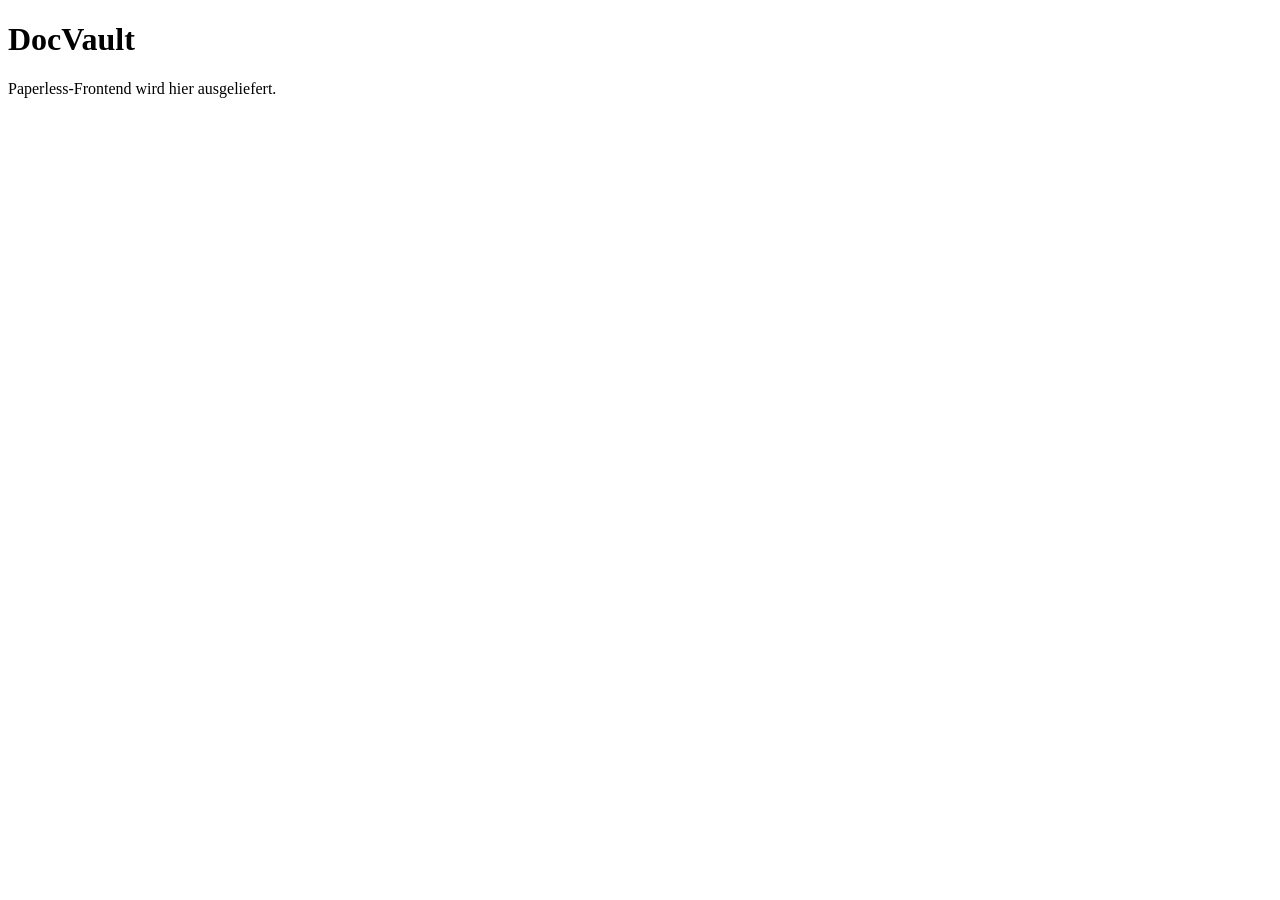
==== src/DocVault.UI/html/index.html @ 95b247ec "Add nginx webserver with reverse proxy to REST API" ====
<!DOCTYPE html>
<html lang="de">
<head>
    <meta charset="UTF-8">
    <meta name="viewport" content="width=device-width, initial-scale=1.0">
    <title>DocVault</title>
</head>
<body>
    <h1>DocVault</h1>
    <p>Paperless-Frontend wird hier ausgeliefert.</p>
</body>
</html>
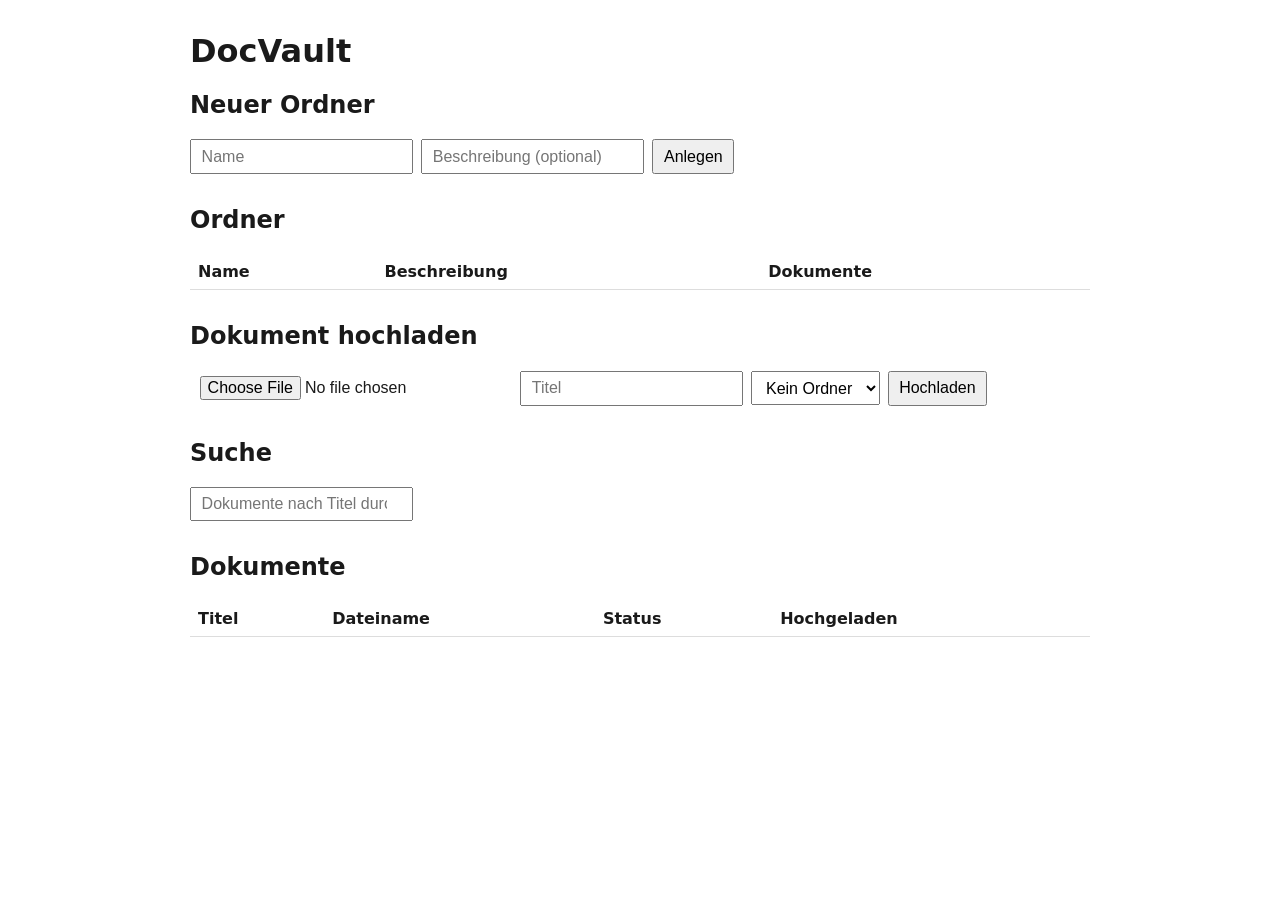
==== commit 5f2a924d: "Add dashboard, document detail page and JS API client Implements Sprint 2 Aufgabe 2-4: Dashboard wit" ====
--- a/src/DocVault.UI/html/index.html
+++ b/src/DocVault.UI/html/index.html
@@ -4,9 +4,61 @@
     <meta charset="UTF-8">
     <meta name="viewport" content="width=device-width, initial-scale=1.0">
     <title>DocVault</title>
+    <link rel="stylesheet" href="css/style.css">
 </head>
 <body>
-    <h1>DocVault</h1>
-    <p>Paperless-Frontend wird hier ausgeliefert.</p>
+    <h1><a href="/">DocVault</a></h1>
+
+    <section>
+        <h2>Neuer Ordner</h2>
+        <form id="folderForm">
+            <input type="text" id="folderName" placeholder="Name" required>
+            <input type="text" id="folderDescription" placeholder="Beschreibung (optional)">
+            <button type="submit">Anlegen</button>
+        </form>
+        <p id="folderError" class="error"></p>
+    </section>
+
+    <section>
+        <h2>Ordner</h2>
+        <table>
+            <thead>
+                <tr><th>Name</th><th>Beschreibung</th><th>Dokumente</th></tr>
+            </thead>
+            <tbody id="folderList"></tbody>
+        </table>
+        <p id="folderEmpty" class="empty" hidden>Keine Ordner vorhanden.</p>
+    </section>
+
+    <section>
+        <h2>Dokument hochladen</h2>
+        <form id="uploadForm">
+            <input type="file" id="uploadFile" required>
+            <input type="text" id="uploadTitle" placeholder="Titel" required>
+            <select id="uploadFolder">
+                <option value="">Kein Ordner</option>
+            </select>
+            <button type="submit">Hochladen</button>
+        </form>
+        <p id="uploadError" class="error"></p>
+    </section>
+
+    <section>
+        <h2>Suche</h2>
+        <input type="search" id="searchInput" placeholder="Dokumente nach Titel durchsuchen...">
+    </section>
+
+    <section>
+        <h2>Dokumente</h2>
+        <table>
+            <thead>
+                <tr><th>Titel</th><th>Dateiname</th><th>Status</th><th>Hochgeladen</th></tr>
+            </thead>
+            <tbody id="documentList"></tbody>
+        </table>
+        <p id="documentEmpty" class="empty" hidden>Keine Dokumente vorhanden.</p>
+    </section>
+
+    <script type="module" src="js/dashboard.js"></script>
 </body>
 </html>
--- a/src/DocVault.UI/html/css/style.css
+++ b/src/DocVault.UI/html/css/style.css
@@ -0,0 +1,58 @@
+body {
+    font-family: system-ui, sans-serif;
+    max-width: 900px;
+    margin: 2rem auto;
+    padding: 0 1rem;
+    color: #1a1a1a;
+}
+
+h1 a {
+    text-decoration: none;
+    color: inherit;
+}
+
+section {
+    margin-bottom: 2rem;
+}
+
+form {
+    display: flex;
+    flex-wrap: wrap;
+    gap: 0.5rem;
+    align-items: center;
+    margin-bottom: 1rem;
+}
+
+input, select, button {
+    padding: 0.4rem 0.6rem;
+    font-size: 1rem;
+}
+
+table {
+    width: 100%;
+    border-collapse: collapse;
+}
+
+th, td {
+    text-align: left;
+    padding: 0.5rem;
+    border-bottom: 1px solid #ddd;
+}
+
+tr[data-href] {
+    cursor: pointer;
+}
+
+tr[data-href]:hover {
+    background: #f5f5f5;
+}
+
+.error {
+    color: #b00020;
+    font-size: 0.9rem;
+}
+
+.empty {
+    color: #777;
+    font-style: italic;
+}
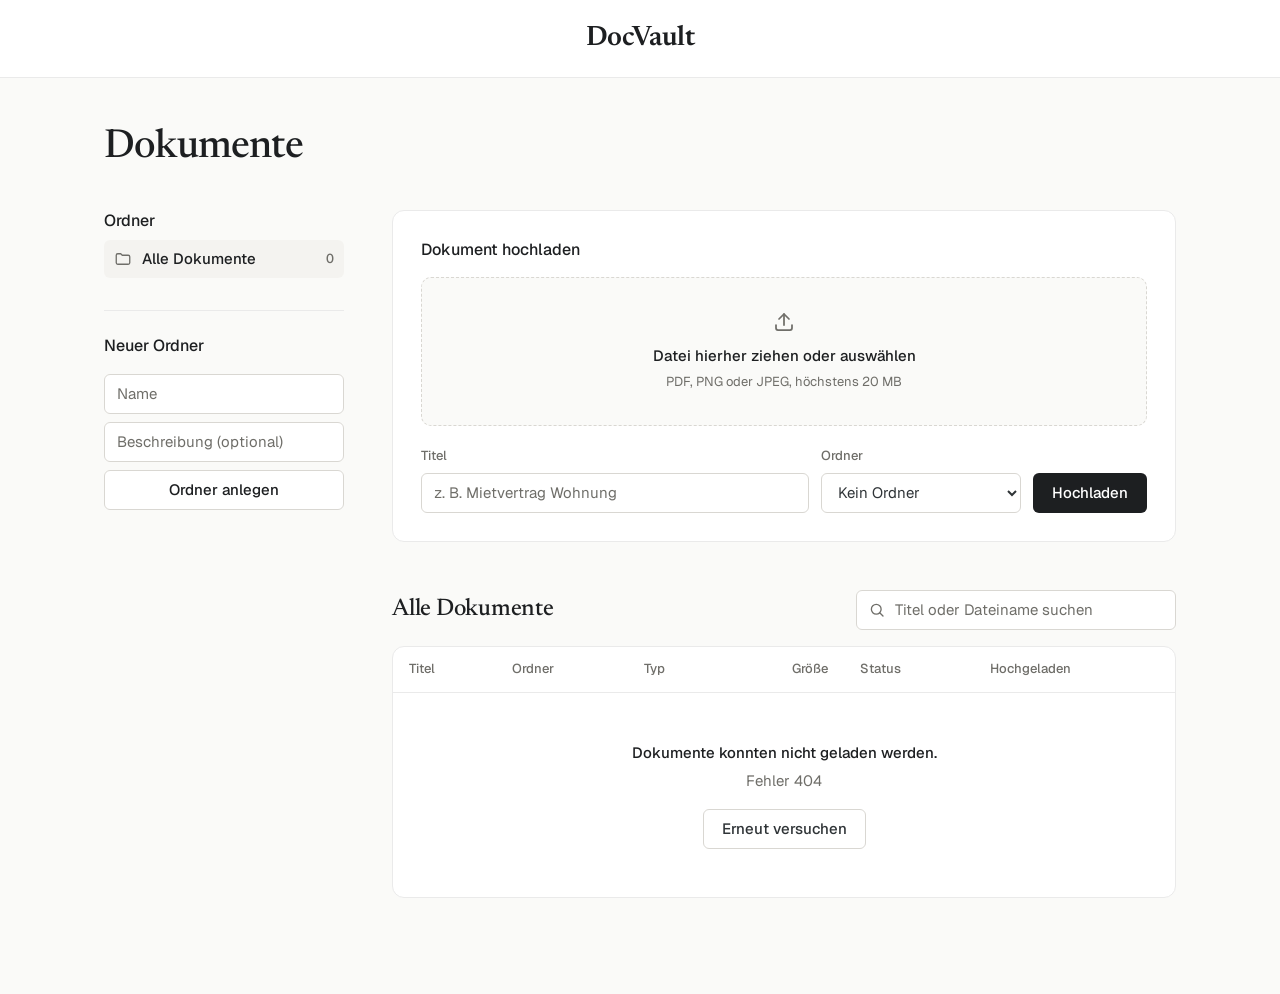
==== commit 66eddd84: "Improve UI design" ====
--- a/src/DocVault.UI/html/index.html
+++ b/src/DocVault.UI/html/index.html
@@ -4,60 +4,105 @@
     <meta charset="UTF-8">
     <meta name="viewport" content="width=device-width, initial-scale=1.0">
     <title>DocVault</title>
+    <link rel="preconnect" href="https://fonts.googleapis.com">
+    <link rel="preconnect" href="https://fonts.gstatic.com" crossorigin>
+    <link rel="stylesheet" href="https://fonts.googleapis.com/css2?family=Geist:wght@400;500;600&family=Newsreader:opsz,wght@6..72,400;6..72,500;6..72,600&display=swap">
     <link rel="stylesheet" href="css/style.css">
 </head>
 <body>
-    <h1><a href="/">DocVault</a></h1>
+    <header class="topbar">
+        <div class="topbar-inner">
+            <a href="/" class="wordmark">DocVault</a>
+        </div>
+    </header>
 
-    <section>
-        <h2>Neuer Ordner</h2>
-        <form id="folderForm">
-            <input type="text" id="folderName" placeholder="Name" required>
-            <input type="text" id="folderDescription" placeholder="Beschreibung (optional)">
-            <button type="submit">Anlegen</button>
-        </form>
-        <p id="folderError" class="error"></p>
-    </section>
+    <main class="page">
+        <div class="page-head">
+            <h1>Dokumente</h1>
+            <p class="page-sub" id="documentCount"></p>
+        </div>
 
-    <section>
-        <h2>Ordner</h2>
-        <table>
-            <thead>
-                <tr><th>Name</th><th>Beschreibung</th><th>Dokumente</th></tr>
-            </thead>
-            <tbody id="folderList"></tbody>
-        </table>
-        <p id="folderEmpty" class="empty" hidden>Keine Ordner vorhanden.</p>
-    </section>
+        <div class="layout">
+            <aside class="side-col" aria-labelledby="foldersHeading">
+                <nav>
+                    <h2 id="foldersHeading">Ordner</h2>
+                    <ul class="folder-list" id="folderList"></ul>
+                </nav>
 
-    <section>
-        <h2>Dokument hochladen</h2>
-        <form id="uploadForm">
-            <input type="file" id="uploadFile" required>
-            <input type="text" id="uploadTitle" placeholder="Titel" required>
-            <select id="uploadFolder">
-                <option value="">Kein Ordner</option>
-            </select>
-            <button type="submit">Hochladen</button>
-        </form>
-        <p id="uploadError" class="error"></p>
-    </section>
+                <form id="folderForm" class="folder-form" novalidate>
+                    <h2>Neuer Ordner</h2>
+                    <label for="folderName" class="visually-hidden">Name des Ordners</label>
+                    <input type="text" id="folderName" maxlength="100" placeholder="Name">
+                    <label for="folderDescription" class="visually-hidden">Beschreibung</label>
+                    <input type="text" id="folderDescription" maxlength="500" placeholder="Beschreibung (optional)">
+                    <button type="submit" class="btn btn-secondary" id="folderButton">Ordner anlegen</button>
+                    <p class="form-message" id="folderMessage" role="status" aria-live="polite"></p>
+                </form>
+            </aside>
 
-    <section>
-        <h2>Suche</h2>
-        <input type="search" id="searchInput" placeholder="Dokumente nach Titel durchsuchen...">
-    </section>
+            <div class="main-col">
+                <section class="panel" aria-labelledby="uploadHeading">
+                    <h2 id="uploadHeading">Dokument hochladen</h2>
+                    <form id="uploadForm" novalidate>
+                        <label class="dropzone" id="dropzone" for="uploadFile">
+                            <input type="file" id="uploadFile" class="visually-hidden"
+                                   accept=".pdf,.png,.jpg,.jpeg,application/pdf,image/png,image/jpeg">
+                            <svg class="icon" viewBox="0 0 24 24" aria-hidden="true">
+                                <path d="M12 15V4"/><path d="m7 9 5-5 5 5"/><path d="M4 15v3a2 2 0 0 0 2 2h12a2 2 0 0 0 2-2v-3"/>
+                            </svg>
+                            <span class="dropzone-text" id="dropzoneText">Datei hierher ziehen oder auswählen</span>
+                            <span class="dropzone-hint" id="dropzoneHint">PDF, PNG oder JPEG, höchstens 20 MB</span>
+                        </label>
 
-    <section>
-        <h2>Dokumente</h2>
-        <table>
-            <thead>
-                <tr><th>Titel</th><th>Dateiname</th><th>Status</th><th>Hochgeladen</th></tr>
-            </thead>
-            <tbody id="documentList"></tbody>
-        </table>
-        <p id="documentEmpty" class="empty" hidden>Keine Dokumente vorhanden.</p>
-    </section>
+                        <div class="upload-fields">
+                            <div class="field">
+                                <label for="uploadTitle">Titel</label>
+                                <input type="text" id="uploadTitle" maxlength="200" placeholder="z. B. Mietvertrag Wohnung">
+                            </div>
+                            <div class="field">
+                                <label for="uploadFolder">Ordner</label>
+                                <select id="uploadFolder">
+                                    <option value="">Kein Ordner</option>
+                                </select>
+                            </div>
+                            <button type="submit" class="btn btn-primary" id="uploadButton">Hochladen</button>
+                        </div>
+                        <p class="form-message" id="uploadMessage" role="status" aria-live="polite"></p>
+                    </form>
+                </section>
+
+                <section aria-labelledby="documentsHeading">
+                    <div class="section-head">
+                        <h2 id="documentsHeading">Alle Dokumente</h2>
+                        <div class="search">
+                            <svg class="icon" viewBox="0 0 24 24" aria-hidden="true">
+                                <circle cx="11" cy="11" r="6.5"/><path d="m20 20-4.4-4.4"/>
+                            </svg>
+                            <label for="searchInput" class="visually-hidden">Dokumente durchsuchen</label>
+                            <input type="search" id="searchInput" placeholder="Titel oder Dateiname suchen">
+                        </div>
+                    </div>
+
+                    <div class="table-wrap">
+                        <table class="doc-table">
+                            <thead>
+                                <tr>
+                                    <th scope="col">Titel</th>
+                                    <th scope="col">Ordner</th>
+                                    <th scope="col">Typ</th>
+                                    <th scope="col" class="num">Größe</th>
+                                    <th scope="col">Status</th>
+                                    <th scope="col">Hochgeladen</th>
+                                </tr>
+                            </thead>
+                            <tbody id="documentList"></tbody>
+                        </table>
+                        <div class="empty" id="documentEmpty" hidden></div>
+                    </div>
+                </section>
+            </div>
+        </div>
+    </main>
 
     <script type="module" src="js/dashboard.js"></script>
 </body>
--- a/src/DocVault.UI/html/css/style.css
+++ b/src/DocVault.UI/html/css/style.css
@@ -1,58 +1,720 @@
+:root {
+    --bg: #FAFAF8;
+    --surface: #FFFFFF;
+    --surface-sunken: #F4F3F0;
+    --ink: #2F3437;
+    --ink-strong: #1D1F21;
+    --muted: #6F6E69;
+    --border: #EAEAEA;
+    --border-strong: #D9D7D2;
+
+    --blue-bg: #E1F3FE;   --blue-fg: #1F6C9F;
+    --yellow-bg: #FBF3DB; --yellow-fg: #855A00;
+    --green-bg: #EDF3EC;  --green-fg: #346538;
+    --red-bg: #FDEBEC;    --red-fg: #9F2F2D;
+
+    --font-sans: "Geist", "Helvetica Neue", Helvetica, Arial, sans-serif;
+    --font-serif: "Newsreader", "Iowan Old Style", Georgia, serif;
+
+    --radius-panel: 12px;
+    --radius-control: 6px;
+    --ease: cubic-bezier(0.16, 1, 0.3, 1);
+
+    color-scheme: light;
+}
+
+*,
+*::before,
+*::after {
+    box-sizing: border-box;
+}
+
+html {
+    -webkit-text-size-adjust: 100%;
+}
+
 body {
-    font-family: system-ui, sans-serif;
-    max-width: 900px;
-    margin: 2rem auto;
-    padding: 0 1rem;
-    color: #1a1a1a;
-}
-
-h1 a {
+    margin: 0;
+    background: var(--bg);
+    color: var(--ink);
+    font-family: var(--font-sans);
+    font-size: 15px;
+    line-height: 1.6;
+    caret-color: var(--ink-strong);
+    -webkit-font-smoothing: antialiased;
+}
+
+::selection {
+    background: var(--blue-bg);
+    color: var(--ink-strong);
+}
+
+h1,
+h2,
+h3 {
+    margin: 0;
+    color: var(--ink-strong);
+    font-weight: 500;
+}
+
+h1 {
+    font-family: var(--font-serif);
+    font-size: 2.5rem;
+    line-height: 1.1;
+    letter-spacing: -0.02em;
+}
+
+h2 {
+    font-size: 1rem;
+    line-height: 1.4;
+}
+
+a {
+    color: inherit;
+    text-decoration-color: var(--border-strong);
+    text-underline-offset: 3px;
+}
+
+a:hover {
+    text-decoration-color: currentColor;
+}
+
+:focus-visible {
+    outline: 2px solid var(--blue-fg);
+    outline-offset: 2px;
+    border-radius: 4px;
+}
+
+.visually-hidden {
+    position: absolute;
+    width: 1px;
+    height: 1px;
+    margin: -1px;
+    padding: 0;
+    overflow: hidden;
+    clip: rect(0 0 0 0);
+    white-space: nowrap;
+    border: 0;
+}
+
+.icon {
+    width: 18px;
+    height: 18px;
+    flex-shrink: 0;
+    fill: none;
+    stroke: currentColor;
+    stroke-width: 1.75;
+    stroke-linecap: round;
+    stroke-linejoin: round;
+}
+
+/* ---------- Seitengeruest ---------- */
+
+.topbar {
+    border-bottom: 1px solid var(--border);
+    background: var(--surface);
+}
+
+.topbar-inner {
+    max-width: 1120px;
+    margin: 0 auto;
+    padding: 16px 24px;
+    text-align: center;
+}
+
+.wordmark {
+    font-family: var(--font-serif);
+    font-size: 1.75rem;
+    font-weight: 600;
+    letter-spacing: -0.02em;
+    color: var(--ink-strong);
     text-decoration: none;
-    color: inherit;
-}
-
-section {
-    margin-bottom: 2rem;
-}
-
-form {
+}
+
+.page {
+    max-width: 1120px;
+    margin: 0 auto;
+    padding: 48px 24px 96px;
+}
+
+.page-narrow {
+    max-width: 760px;
+}
+
+.page-head {
+    display: flex;
+    align-items: baseline;
+    justify-content: space-between;
+    gap: 16px;
+    margin-bottom: 40px;
+}
+
+.page-sub {
+    margin: 0;
+    color: var(--muted);
+    font-variant-numeric: tabular-nums;
+}
+
+.layout {
+    display: grid;
+    grid-template-columns: 240px minmax(0, 1fr);
+    gap: 48px;
+    align-items: start;
+}
+
+.main-col {
+    display: grid;
+    grid-template-columns: minmax(0, 1fr);
+    gap: 48px;
+    min-width: 0;
+}
+
+.panel {
+    background: var(--surface);
+    border: 1px solid var(--border);
+    border-radius: var(--radius-panel);
+    padding: 28px;
+}
+
+.panel > h2 {
+    margin-bottom: 16px;
+}
+
+/* ---------- Formulare ---------- */
+
+.field {
+    display: grid;
+    gap: 6px;
+}
+
+.field label,
+.field-label {
+    font-size: 0.8125rem;
+    font-weight: 500;
+    color: var(--muted);
+}
+
+input[type="text"],
+input[type="search"],
+select {
+    width: 100%;
+    height: 40px;
+    padding: 0 12px;
+    font: inherit;
+    color: var(--ink);
+    background: var(--surface);
+    border: 1px solid var(--border-strong);
+    border-radius: var(--radius-control);
+    transition: border-color 150ms var(--ease);
+}
+
+input::placeholder {
+    color: var(--muted);
+}
+
+input:hover,
+select:hover {
+    border-color: #BDBAB4;
+}
+
+input:focus-visible,
+select:focus-visible {
+    outline: none;
+    border-color: var(--blue-fg);
+    box-shadow: 0 0 0 3px var(--blue-bg);
+}
+
+input[aria-invalid="true"] {
+    border-color: var(--red-fg);
+}
+
+.btn {
+    display: inline-flex;
+    align-items: center;
+    justify-content: center;
+    gap: 8px;
+    height: 40px;
+    padding: 0 18px;
+    font: inherit;
+    font-weight: 500;
+    white-space: nowrap;
+    border: 1px solid transparent;
+    border-radius: var(--radius-control);
+    cursor: pointer;
+    transition: background-color 150ms var(--ease), border-color 150ms var(--ease), transform 100ms var(--ease);
+}
+
+.btn:active:not(:disabled) {
+    transform: scale(0.98);
+}
+
+.btn:disabled {
+    cursor: progress;
+    opacity: 0.6;
+}
+
+.btn-primary {
+    background: var(--ink-strong);
+    color: #FFFFFF;
+}
+
+.btn-primary:hover:not(:disabled) {
+    background: #3A3D40;
+}
+
+.btn-secondary {
+    background: var(--surface);
+    color: var(--ink-strong);
+    border-color: var(--border-strong);
+}
+
+.btn-secondary:hover:not(:disabled) {
+    background: var(--surface-sunken);
+}
+
+.btn-danger {
+    background: var(--red-fg);
+    color: #FFFFFF;
+}
+
+.btn-danger:hover:not(:disabled) {
+    background: #862725;
+}
+
+.btn-quiet {
+    background: transparent;
+    color: var(--ink);
+    border-color: var(--border-strong);
+}
+
+.btn-quiet:hover:not(:disabled) {
+    background: var(--surface-sunken);
+}
+
+.form-message {
+    min-height: 1.6em;
+    margin: 12px 0 0;
+    font-size: 0.875rem;
+}
+
+.form-message:empty {
+    min-height: 0;
+    margin: 0;
+}
+
+.form-message.is-error {
+    color: var(--red-fg);
+}
+
+.form-message.is-success {
+    color: var(--green-fg);
+}
+
+/* ---------- Upload ---------- */
+
+.dropzone {
+    display: grid;
+    justify-items: center;
+    gap: 4px;
+    padding: 32px 24px;
+    margin-bottom: 20px;
+    text-align: center;
+    background: var(--bg);
+    border: 1px dashed var(--border-strong);
+    border-radius: 10px;
+    cursor: pointer;
+    transition: background-color 150ms var(--ease), border-color 150ms var(--ease);
+}
+
+.dropzone:hover,
+.dropzone.is-dragover {
+    background: var(--surface-sunken);
+    border-color: var(--muted);
+}
+
+.dropzone:focus-within {
+    border-color: var(--blue-fg);
+    box-shadow: 0 0 0 3px var(--blue-bg);
+}
+
+.dropzone .icon {
+    width: 24px;
+    height: 24px;
+    margin-bottom: 6px;
+    color: var(--muted);
+}
+
+.dropzone-text {
+    color: var(--ink-strong);
+    font-weight: 500;
+}
+
+.dropzone-hint {
+    font-size: 0.8125rem;
+    color: var(--muted);
+}
+
+.dropzone.has-file {
+    border-style: solid;
+    background: var(--surface);
+}
+
+.upload-fields {
+    display: grid;
+    grid-template-columns: minmax(0, 1fr) 200px auto;
+    gap: 12px;
+    align-items: end;
+}
+
+/* ---------- Ordner-Navigation ---------- */
+
+.side-col {
+    position: sticky;
+    top: 24px;
+    display: grid;
+    gap: 32px;
+}
+
+.side-col h2 {
+    margin-bottom: 8px;
+}
+
+.folder-list {
+    list-style: none;
+    margin: 0;
+    padding: 0;
+    display: grid;
+    gap: 2px;
+}
+
+.folder-button {
+    display: flex;
+    align-items: center;
+    gap: 10px;
+    width: 100%;
+    padding: 7px 10px;
+    font: inherit;
+    color: var(--ink);
+    text-align: left;
+    background: transparent;
+    border: 0;
+    border-radius: var(--radius-control);
+    cursor: pointer;
+    transition: background-color 150ms var(--ease);
+}
+
+.folder-button:hover {
+    background: var(--surface-sunken);
+}
+
+.folder-button[aria-pressed="true"] {
+    background: var(--surface-sunken);
+    color: var(--ink-strong);
+    font-weight: 500;
+}
+
+.folder-button .icon {
+    color: var(--muted);
+}
+
+.folder-name {
+    flex: 1;
+    min-width: 0;
+    overflow: hidden;
+    text-overflow: ellipsis;
+    white-space: nowrap;
+}
+
+.folder-count {
+    font-size: 0.8125rem;
+    color: var(--muted);
+    font-variant-numeric: tabular-nums;
+}
+
+.folder-form {
+    display: grid;
+    gap: 8px;
+    padding-top: 24px;
+    border-top: 1px solid var(--border);
+}
+
+.folder-form .form-message {
+    margin-top: 0;
+}
+
+/* ---------- Dokumentliste ---------- */
+
+.section-head {
+    display: flex;
+    align-items: center;
+    justify-content: space-between;
+    gap: 16px;
+    margin-bottom: 16px;
+}
+
+.section-head h2 {
+    font-family: var(--font-serif);
+    font-size: 1.5rem;
+    letter-spacing: -0.01em;
+}
+
+.search {
+    position: relative;
+    width: min(320px, 100%);
+}
+
+.search .icon {
+    position: absolute;
+    left: 12px;
+    top: 50%;
+    transform: translateY(-50%);
+    color: var(--muted);
+    pointer-events: none;
+}
+
+.search input {
+    padding-left: 38px;
+}
+
+.table-wrap {
+    overflow-x: auto;
+    background: var(--surface);
+    border: 1px solid var(--border);
+    border-radius: var(--radius-panel);
+}
+
+.doc-table {
+    width: 100%;
+    border-collapse: collapse;
+    font-variant-numeric: tabular-nums;
+}
+
+.doc-table th {
+    padding: 12px 16px;
+    font-size: 0.8125rem;
+    font-weight: 500;
+    color: var(--muted);
+    text-align: left;
+    white-space: nowrap;
+    border-bottom: 1px solid var(--border);
+}
+
+.doc-table td {
+    padding: 14px 16px;
+    vertical-align: middle;
+    border-bottom: 1px solid var(--border);
+}
+
+.doc-table tbody tr:last-child td {
+    border-bottom: 0;
+}
+
+.doc-table tbody tr {
+    transition: background-color 150ms var(--ease);
+}
+
+.doc-table tbody tr[data-href] {
+    cursor: pointer;
+}
+
+.doc-table tbody tr[data-href]:hover {
+    background: var(--bg);
+}
+
+.doc-table .num {
+    text-align: right;
+}
+
+.doc-table .nowrap {
+    white-space: nowrap;
+}
+
+.doc-title {
+    font-weight: 500;
+    color: var(--ink-strong);
+    text-decoration: none;
+}
+
+.doc-title:hover {
+    text-decoration: underline;
+}
+
+.doc-file {
+    display: block;
+    max-width: 320px;
+    overflow: hidden;
+    text-overflow: ellipsis;
+    white-space: nowrap;
+    font-size: 0.8125rem;
+    color: var(--muted);
+}
+
+.muted {
+    color: var(--muted);
+}
+
+.skeleton {
+    display: block;
+    height: 12px;
+    border-radius: 4px;
+    background: linear-gradient(90deg, var(--surface-sunken) 25%, #ECEBE7 50%, var(--surface-sunken) 75%);
+    background-size: 200% 100%;
+    animation: shimmer 1.4s linear infinite;
+}
+
+@keyframes shimmer {
+    to { background-position: -200% 0; }
+}
+
+.empty {
+    padding: 48px 24px;
+    text-align: center;
+    color: var(--muted);
+}
+
+.empty strong {
+    display: block;
+    margin-bottom: 4px;
+    font-weight: 500;
+    color: var(--ink-strong);
+}
+
+.empty .btn {
+    margin-top: 16px;
+}
+
+/* ---------- Status-Badges ---------- */
+
+.badge {
+    display: inline-block;
+    padding: 2px 10px;
+    font-size: 0.75rem;
+    font-weight: 500;
+    line-height: 1.6;
+    letter-spacing: 0.01em;
+    white-space: nowrap;
+    border-radius: 9999px;
+}
+
+.badge-uploaded   { background: var(--blue-bg);   color: var(--blue-fg); }
+.badge-processing { background: var(--yellow-bg); color: var(--yellow-fg); }
+.badge-completed  { background: var(--green-bg);  color: var(--green-fg); }
+.badge-failed     { background: var(--red-bg);    color: var(--red-fg); }
+
+/* ---------- Detailseite ---------- */
+
+.back-link {
+    display: inline-flex;
+    align-items: center;
+    gap: 6px;
+    margin-bottom: 32px;
+    color: var(--muted);
+    text-decoration: none;
+}
+
+.back-link:hover {
+    color: var(--ink-strong);
+}
+
+.detail {
+    display: grid;
+    gap: 24px;
+}
+
+.detail-head {
+    display: flex;
+    align-items: flex-start;
+    justify-content: space-between;
+    gap: 16px;
+    margin-bottom: 8px;
+}
+
+.detail-head h1 {
+    overflow-wrap: anywhere;
+}
+
+.detail-head .badge {
+    margin-top: 10px;
+}
+
+.meta-grid {
+    display: grid;
+    grid-template-columns: repeat(3, minmax(0, 1fr));
+    gap: 20px 24px;
+    margin: 0;
+}
+
+.meta-grid dt {
+    font-size: 0.8125rem;
+    color: var(--muted);
+}
+
+.meta-grid dd {
+    margin: 2px 0 0;
+    color: var(--ink-strong);
+    overflow-wrap: anywhere;
+    font-variant-numeric: tabular-nums;
+}
+
+.summary-text {
+    margin: 0;
+    max-width: 68ch;
+}
+
+.summary-text.is-pending {
+    color: var(--muted);
+}
+
+.edit-fields {
+    display: grid;
+    grid-template-columns: minmax(0, 1fr) 220px auto;
+    gap: 12px;
+    align-items: end;
+}
+
+.danger-zone p {
+    margin: 0 0 16px;
+    color: var(--muted);
+}
+
+.confirm-row {
     display: flex;
     flex-wrap: wrap;
-    gap: 0.5rem;
     align-items: center;
-    margin-bottom: 1rem;
-}
-
-input, select, button {
-    padding: 0.4rem 0.6rem;
-    font-size: 1rem;
-}
-
-table {
-    width: 100%;
-    border-collapse: collapse;
-}
-
-th, td {
-    text-align: left;
-    padding: 0.5rem;
-    border-bottom: 1px solid #ddd;
-}
-
-tr[data-href] {
-    cursor: pointer;
-}
-
-tr[data-href]:hover {
-    background: #f5f5f5;
-}
-
-.error {
-    color: #b00020;
-    font-size: 0.9rem;
-}
-
-.empty {
-    color: #777;
-    font-style: italic;
-}
+    gap: 12px;
+}
+
+.confirm-row span {
+    font-weight: 500;
+    color: var(--red-fg);
+}
+
+/* ---------- Kleinere Bildschirme ---------- */
+
+@media (max-width: 860px) {
+    .layout {
+        grid-template-columns: minmax(0, 1fr);
+    }
+
+    .side-col {
+        position: static;
+    }
+
+    .upload-fields,
+    .edit-fields {
+        grid-template-columns: 1fr;
+    }
+
+    .meta-grid {
+        grid-template-columns: repeat(2, minmax(0, 1fr));
+    }
+}
+
+@media (prefers-reduced-motion: reduce) {
+    *,
+    *::before,
+    *::after {
+        animation: none !important;
+        transition: none !important;
+    }
+}
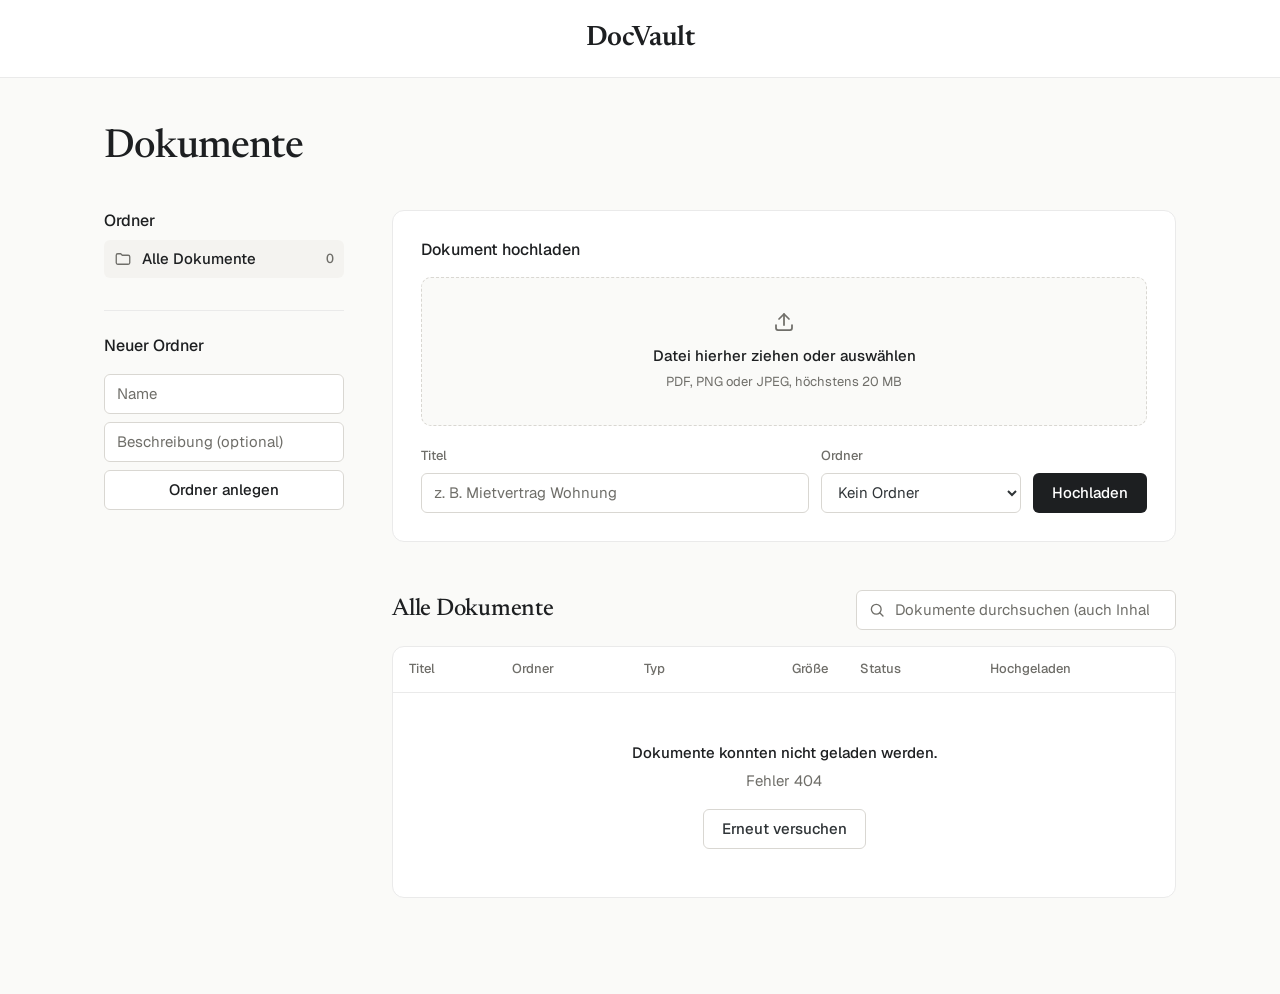
==== commit d9497c82: "Add document search endpoint and wire it to the frontend" ====
--- a/src/DocVault.UI/html/index.html
+++ b/src/DocVault.UI/html/index.html
@@ -79,7 +79,7 @@
                                 <circle cx="11" cy="11" r="6.5"/><path d="m20 20-4.4-4.4"/>
                             </svg>
                             <label for="searchInput" class="visually-hidden">Dokumente durchsuchen</label>
-                            <input type="search" id="searchInput" placeholder="Titel oder Dateiname suchen">
+                            <input type="search" id="searchInput" placeholder="Dokumente durchsuchen (auch Inhalt)">
                         </div>
                     </div>
 
--- a/src/DocVault.UI/html/css/style.css
+++ b/src/DocVault.UI/html/css/style.css
@@ -31,6 +31,11 @@
 
 html {
     -webkit-text-size-adjust: 100%;
+}
+
+/* hidden muss gewinnen, auch gegen display: flex/grid aus Klassen */
+[hidden] {
+    display: none !important;
 }
 
 body {
